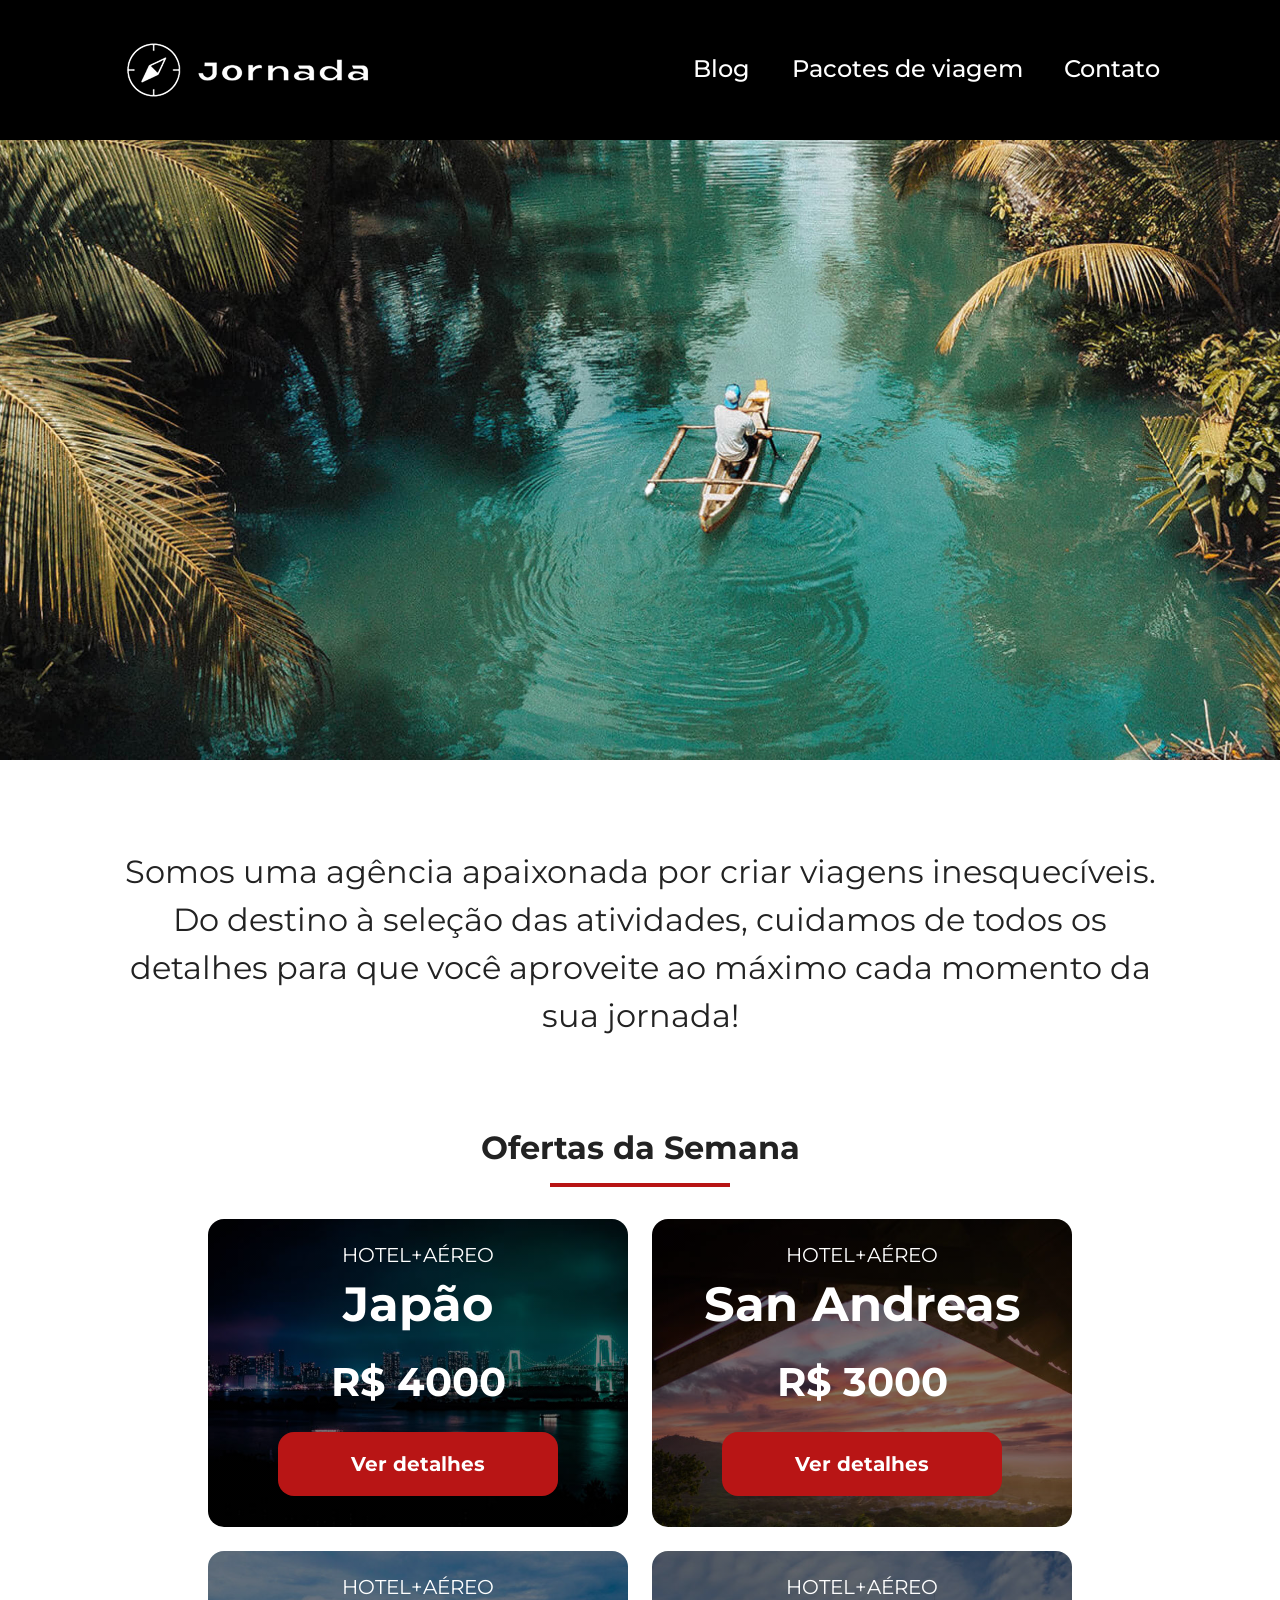
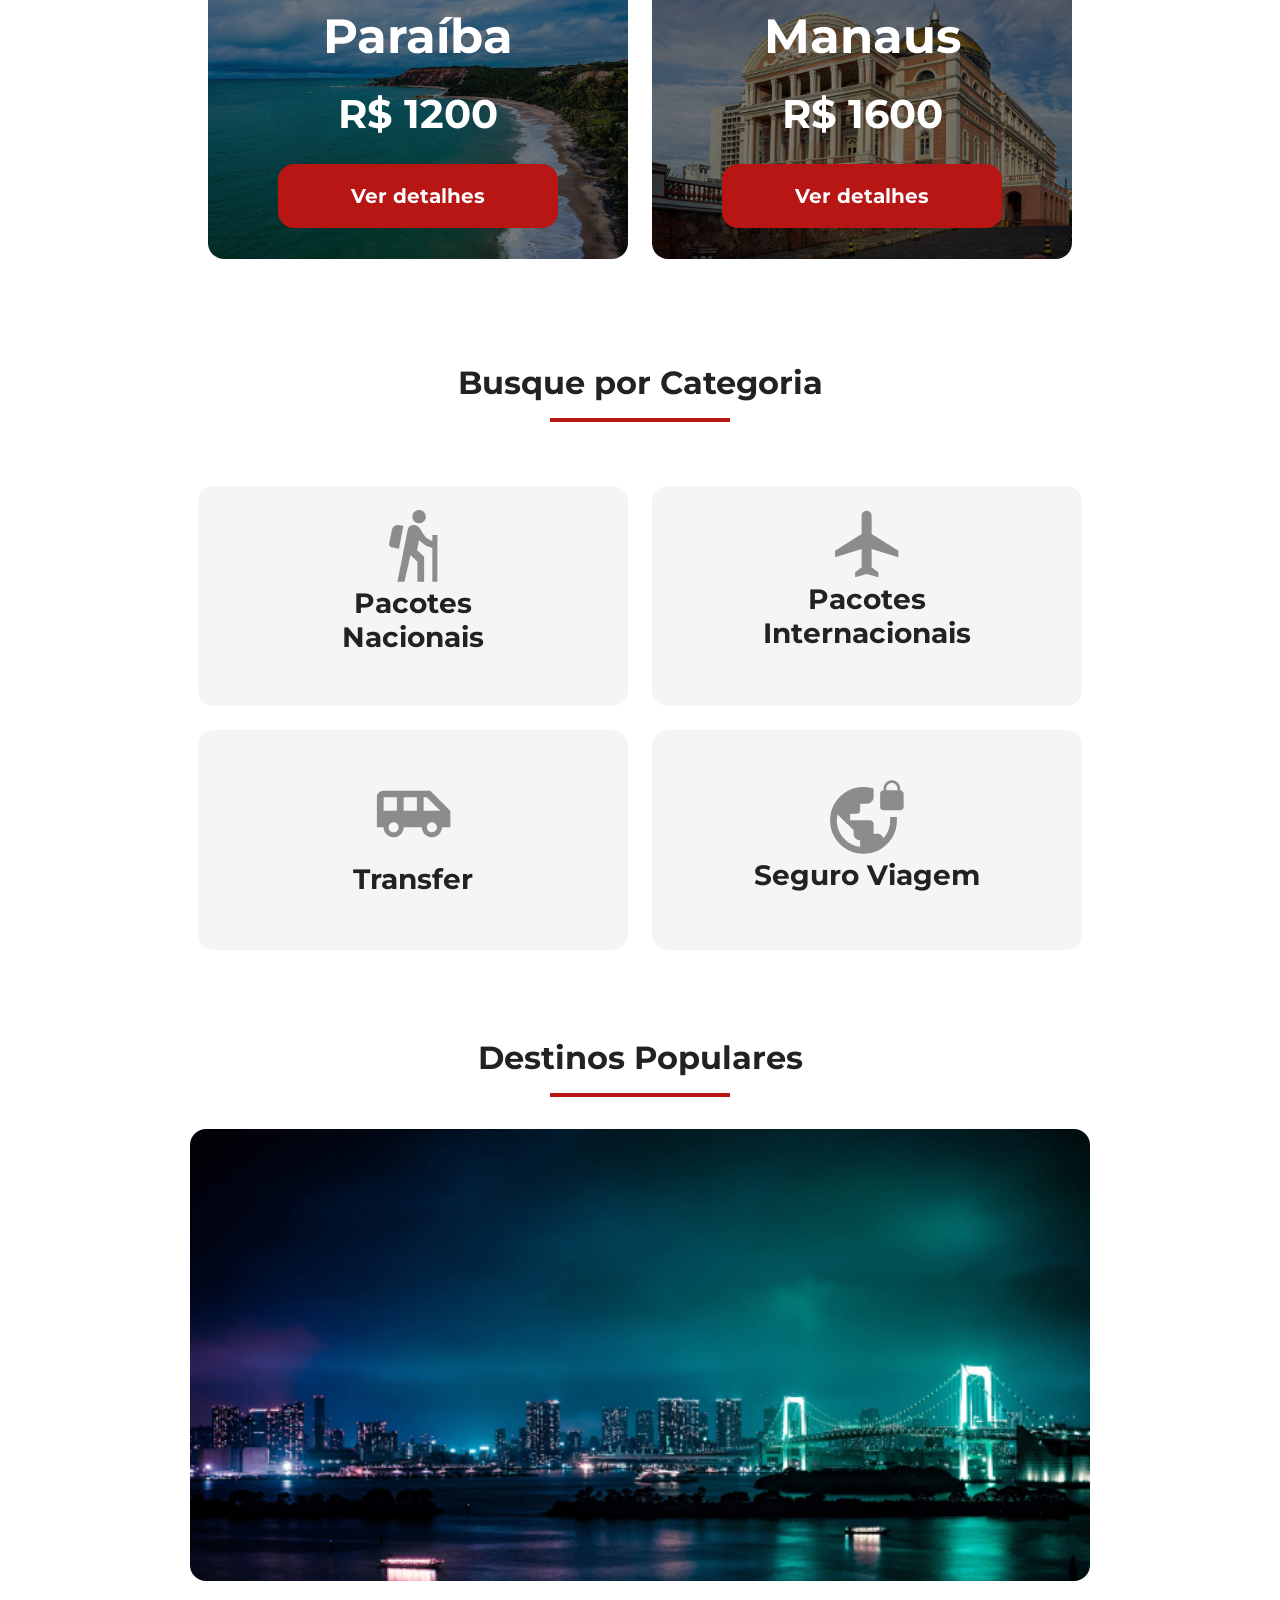
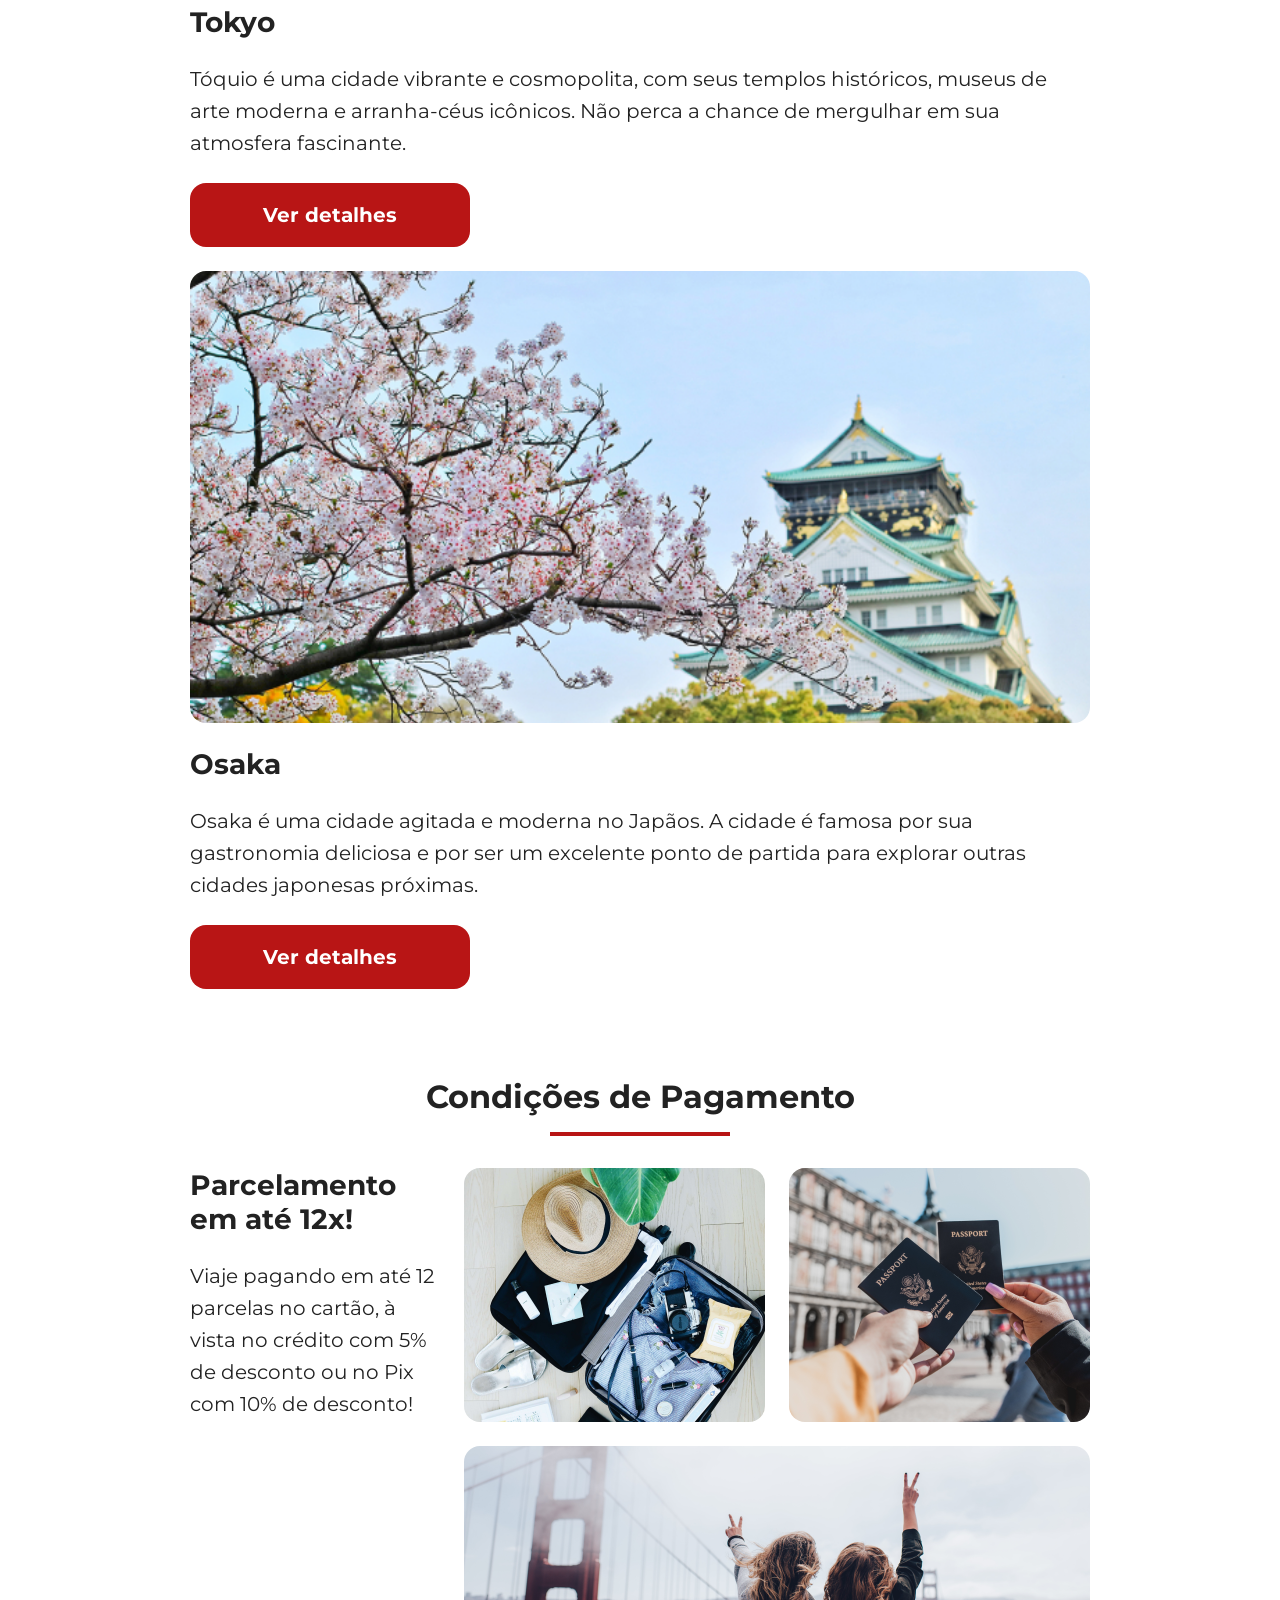
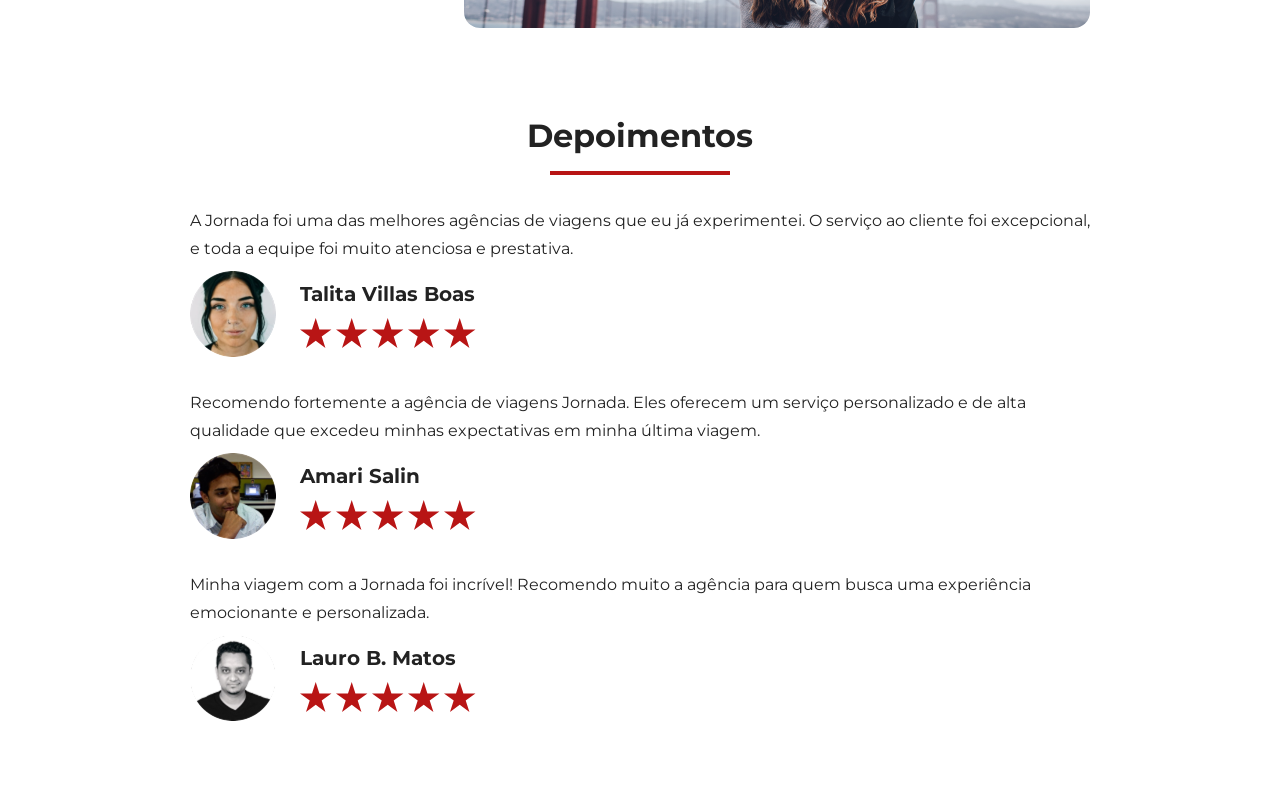
==== index.html @ 26411d09 "Finaliza sessao de depoimentos" ====
<!doctype html>
<html lang="pt-BR">

<head>
  <meta charset="UTF-8" />
  <meta name="viewport" content="width=device-width, initial-scale=1.0" />

  <link rel="icon" href="favico.svg" type="xml/svg" />
  <link rel="stylesheet" href="./css/style.css" />

  <title>Jornada Viagens</title>
</head>

<body>
  <header class="main-header">
    <a class="logo" href="index.html" title="voltar para a página inicial">
      <img class="img-mobile" src="img/bussola-jornada-branco.png"
        alt="Bussola do logo Jornada Viagens na cor branca" />
      <img class="img-desktop" src="img/bussola-texto-jornada-branco.png" alt="Logo Jornada Viagens na cor branca" />
    </a>
    <div class="navigation-menu">
      <label for="menu">
        <img src="img/menu.png" alt="menu" />
      </label>
      <input type="checkbox" id="menu" hidden />
      <nav>
        <ul class="list-links">
          <li>
            <a href="blog.html" target="_blank" title="Acessar Blog">Blog</a>
          </li>
          <li>
            <a href="pacotes-de-viagens.html" target="_blank" title="Acessar Pacotes de viagem">Pacotes de viagem</a>
          </li>
          <li>
            <a href="contato.html" target="_blank" title="Acessar Contato">Contato</a>
          </li>
        </ul>
      </nav>
    </div>
  </header>
  <section class="hero">
    <div class="hero-img"></div>
    <h2>
      Somos uma agência apaixonada por criar viagens inesquecíveis. Do destino
      à seleção das atividades, cuidamos de todos os detalhes para que você
      aproveite ao máximo cada momento da sua jornada!
    </h2>
  </section>
  <section class="offers">
    <div class="section-title">
      <h2>Ofertas da Semana</h2>
      <hr />
    </div>
    <div class="offers-cards">
      <article class="card japao">
        <header>
          <p>HOTEL+AÉREO</p>
          <h3>
            Japão <br />
            <span>R$ 4000</span>
          </h3>
        </header>
        <footer>
          <a href="#" class="button">Ver detalhes</a>
        </footer>
      </article>
      <article class="card san-andreas">
        <header>
          <p>HOTEL+AÉREO</p>
          <h3>
            San Andreas <br />
            <span>R$ 3000</span>
          </h3>
        </header>
        <footer>
          <a href="#" class="button">Ver detalhes</a>
        </footer>
      </article>
      <article class="card paraiba">
        <header>
          <p>HOTEL+AÉREO</p>
          <h3>
            Paraíba <br />
            <span>R$ 1200</span>
          </h3>
        </header>
        <footer>
          <a href="#" class="button">Ver detalhes</a>
        </footer>
      </article>
      <article class="card manaus">
        <header>
          <p>HOTEL+AÉREO</p>
          <h3>
            Manaus <br />
            <span>R$ 1600</span>
          </h3>
        </header>
        <footer>
          <a href="#" class="button">Ver detalhes</a>
        </footer>
      </article>
    </div>
  </section>
  <section class="categories">
    <div class="section-title">
      <h2>Busque por Categoria</h2>
      <hr />
    </div>
    <div class="categories-cards">
      <a class="card" href="#" target="_blank" title="Busque pela categoria Pacotes Nacionais">
        <img src="img/icone-caminhada.png" alt="ícone cinza representando uma pessoa fazendo tracking" />
        <h3 class="content-title">
          Pacotes<br />
          Nacionais
        </h3>
      </a>

      <a class="card" href="#" target="_blank" title="Busque pela categoria Pacotes Internacionais">
        <img src="img/icone-aviao.png" alt="ícone cinza representando um avião" />
        <h3 class="content-title">
          Pacotes <br />
          Internacionais
        </h3>
      </a>
      <a class="card single-line transfer" href="#" target="_blank" title="Busque pela categoria Transfer">
        <img src="img/icone-onibus.png" alt="ícone cinza representando um ônibus" />
        <h3 class="content-title">Transfer</h3>
      </a>
      <a class="card single-line" href="#" target="_blank" title="Busque pela categoria Seguro Viagem">
        <img src="img/icone-planeta.png" alt="ícone cinza representando o planeta terra com um cadeado" />
        <h3 class="content-title">Seguro Viagem</h3>
      </a>
    </div>
  </section>
  <section class="destinations">
    <div class="section-title">
      <h2>Destinos Populares</h2>
      <hr />
    </div>
    <div class="destination-items">
      <article class="item tokyo">
        <header>
          <div class="img-item"></div>
          <h3 class="content-title">Tokyo</h3>
        </header>
        <p class="content-text">
          Tóquio é uma cidade vibrante e cosmopolita, com seus templos
          históricos, museus de arte moderna e arranha-céus icônicos. Não
          perca a chance de mergulhar em sua atmosfera fascinante.
        </p>
        <footer>
          <a href="#" class="button" target="_blank" title="Veja mais detalhes do destino Tokyo">Ver detalhes</a>
        </footer>
      </article>
      <article class="item osaka">
        <header>
          <div class="img-item"></div>
          <h3 class="content-title">Osaka</h3>
        </header>
        <p class="content-text">
          Osaka é uma cidade agitada e moderna no Japãos. A cidade é famosa
          por sua gastronomia deliciosa e por ser um excelente ponto de
          partida para explorar outras cidades japonesas próximas.
        </p>
        <footer>
          <a href="#" class="button" target="_blank" title="Veja mais detalhes do destino Osaka">Ver detalhes</a>
        </footer>
      </article>
    </div>
  </section>
  <section class="payments">
    <div class="section-title">
      <h2>Condições de Pagamento</h2>
      <hr />
    </div>
    <article class="payments-content">
      <div class="text-content">
        <h3 class="content-title">Parcelamento em até 12x!</h3>
        <p class="content-text">Viaje pagando em até 12 parcelas no cartão, à vista no crédito com 5% de desconto ou no
          Pix com 10% de desconto! </p>
      </div>
      <div class="image-content">
        <div class="image bag"></div>
        <div class="image passport"></div>
        <div class="image people colspan-2"></div>
      </div>
    </article>

  </section>
  <section class="testimonials">

    <div class="section-title">
      <h2>Depoimentos</h2>
      <hr />
    </div>

    <div class="testimonials-container">

      <article>
        <header>
          <p>A Jornada foi uma das melhores agências de viagens que eu já experimentei. O serviço ao cliente foi
            excepcional, e toda a equipe foi muito atenciosa e prestativa.</p>
        </header>
        <footer>
          <img src="./img/avatar-talita.png" alt="Imagem de perfil da cliente Talita Villas Boas">
          <div class="profile-content">
            <h4>Talita Villas Boas</h4>
            <div class="rating">
              <img src="./img/star.svg" class="star" alt="Imagem de uma estrela vermelha">
              <img src="./img/star.svg" class="star" alt="Imagem de uma estrela vermelha">
              <img src="./img/star.svg" class="star" alt="Imagem de uma estrela vermelha">
              <img src="./img/star.svg" class="star" alt="Imagem de uma estrela vermelha">
              <img src="./img/star.svg" class="star" alt="Imagem de uma estrela vermelha">
            </div>
          </div>
        </footer>
      </article>

      <article>
        <header>
          <p>Recomendo fortemente a agência de viagens Jornada. Eles oferecem um serviço personalizado e de alta
            qualidade que excedeu minhas expectativas em minha última viagem.</p>
        </header>
        <footer>
          <img src="./img/avatar-amari.png" alt="Imagem de perfil do cliente Amari Salin">
          <div class="profile-content">
            <h4>Amari Salin</h4>
            <div class="rating">
              <img src="./img/star.svg" class="star" alt="Imagem de uma estrela vermelha">
              <img src="./img/star.svg" class="star" alt="Imagem de uma estrela vermelha">
              <img src="./img/star.svg" class="star" alt="Imagem de uma estrela vermelha">
              <img src="./img/star.svg" class="star" alt="Imagem de uma estrela vermelha">
              <img src="./img/star.svg" class="star" alt="Imagem de uma estrela vermelha">
            </div>
          </div>
        </footer>
      </article>

      <article>
        <header>
          <p>Minha viagem com a Jornada foi incrível! Recomendo muito a agência para quem busca uma experiência
            emocionante e personalizada.</p>
        </header>
        <footer>
          <img src="./img/avatar-lauro.png" alt="Imagem de perfil do cliente Lauro B. Matos">
          <div class="profile-content">
            <h4>Lauro B. Matos</h4>
            <div class="rating">
              <img src="./img/star.svg" class="star" alt="Imagem de uma estrela vermelha">
              <img src="./img/star.svg" class="star" alt="Imagem de uma estrela vermelha">
              <img src="./img/star.svg" class="star" alt="Imagem de uma estrela vermelha">
              <img src="./img/star.svg" class="star" alt="Imagem de uma estrela vermelha">
              <img src="./img/star.svg" class="star" alt="Imagem de uma estrela vermelha">
            </div>
          </div>
        </footer>
      </article>
      
    </div>

  </section>

</body>

</html>
---- css/style.css ----
@import url(global.css);
@import url(header.css);
@import url(hero.css);
@import url(offers.css);
@import url(categories.css);
@import url(destinations.css);
@import url(payments.css);
@import url(testimonials.css);
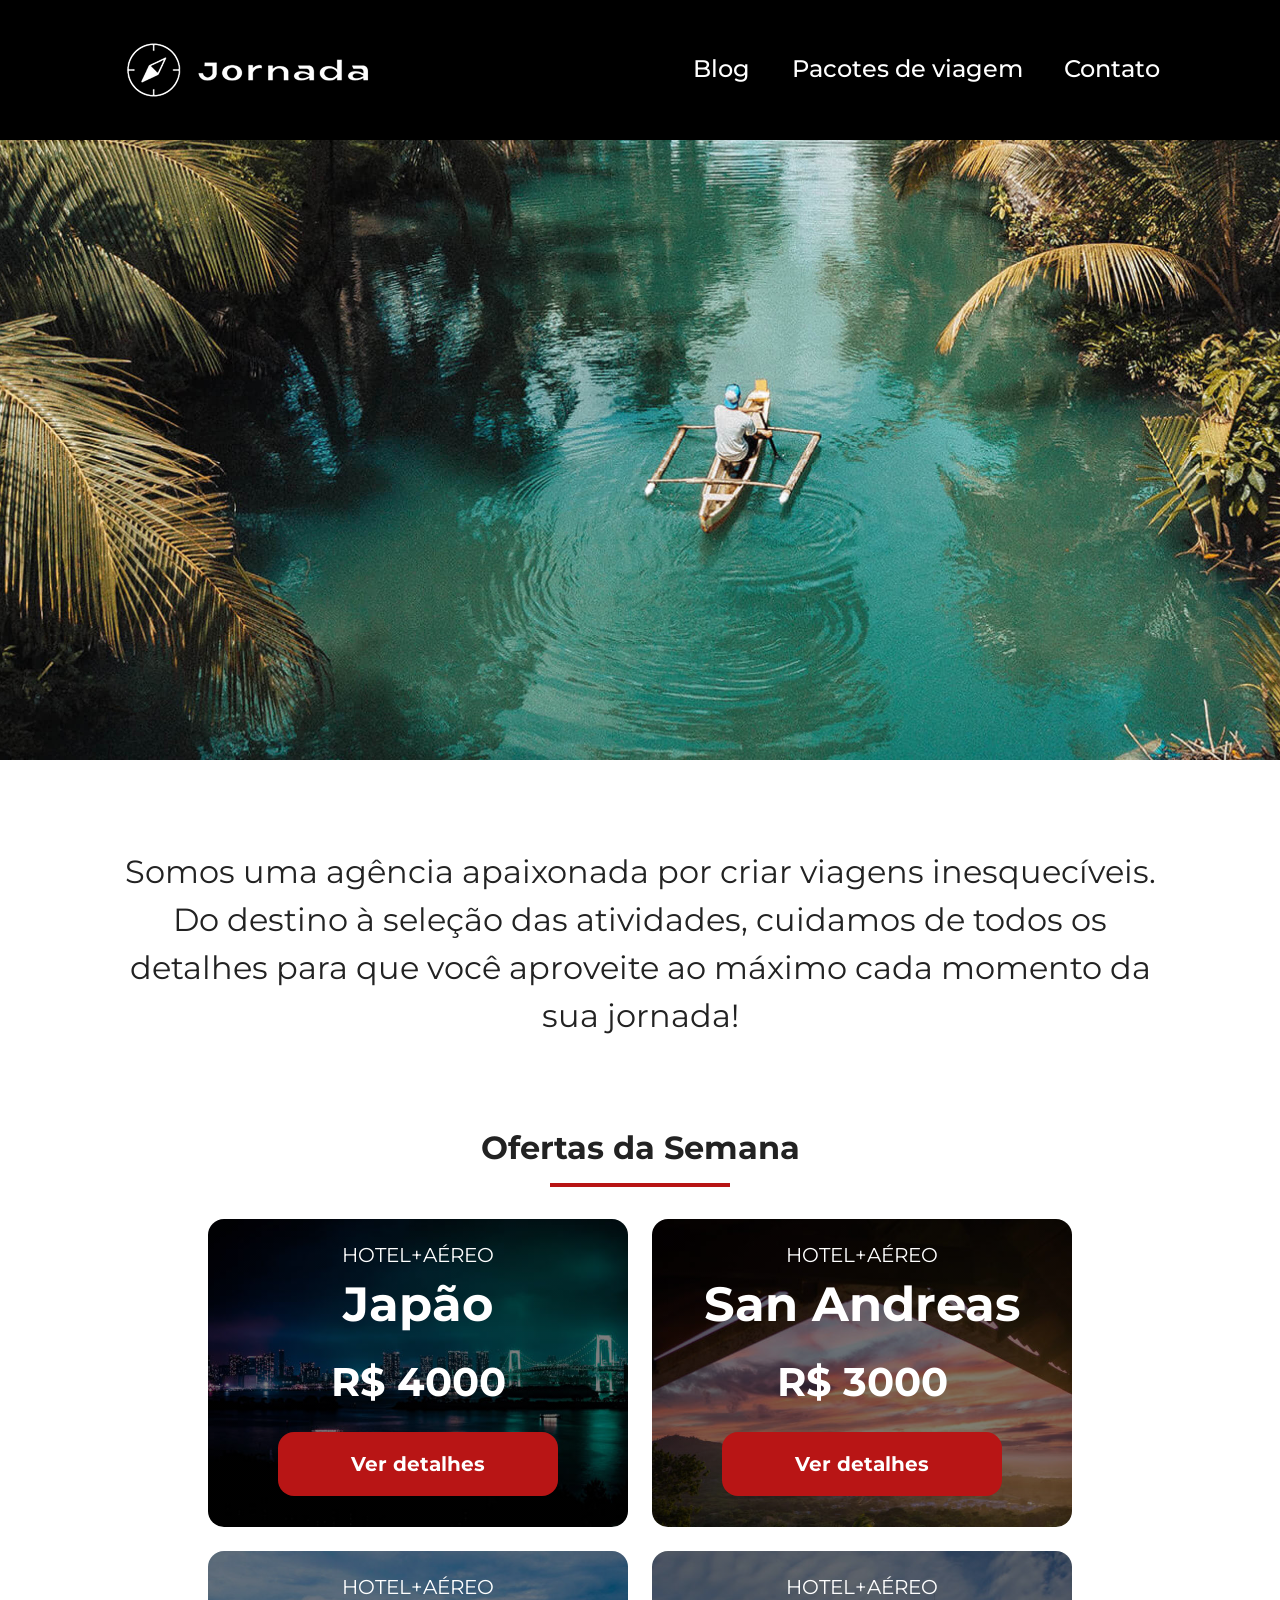
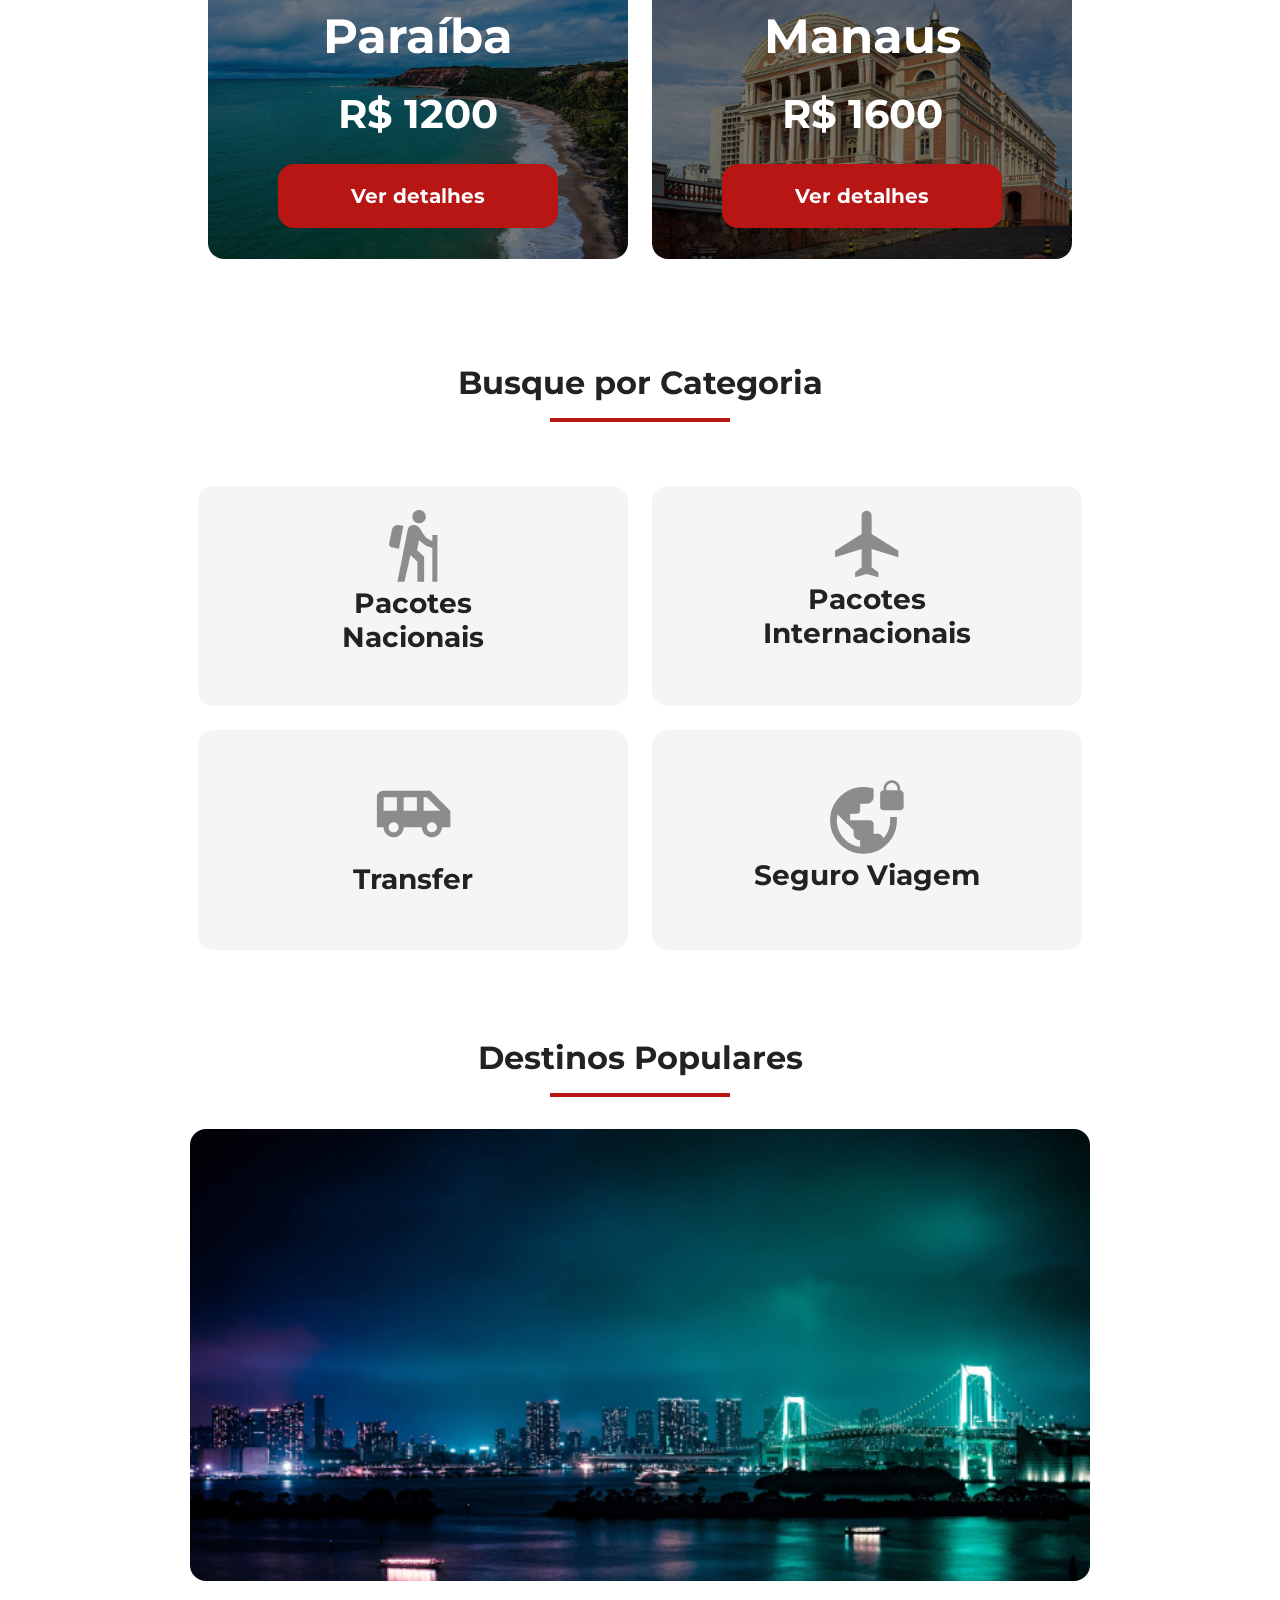
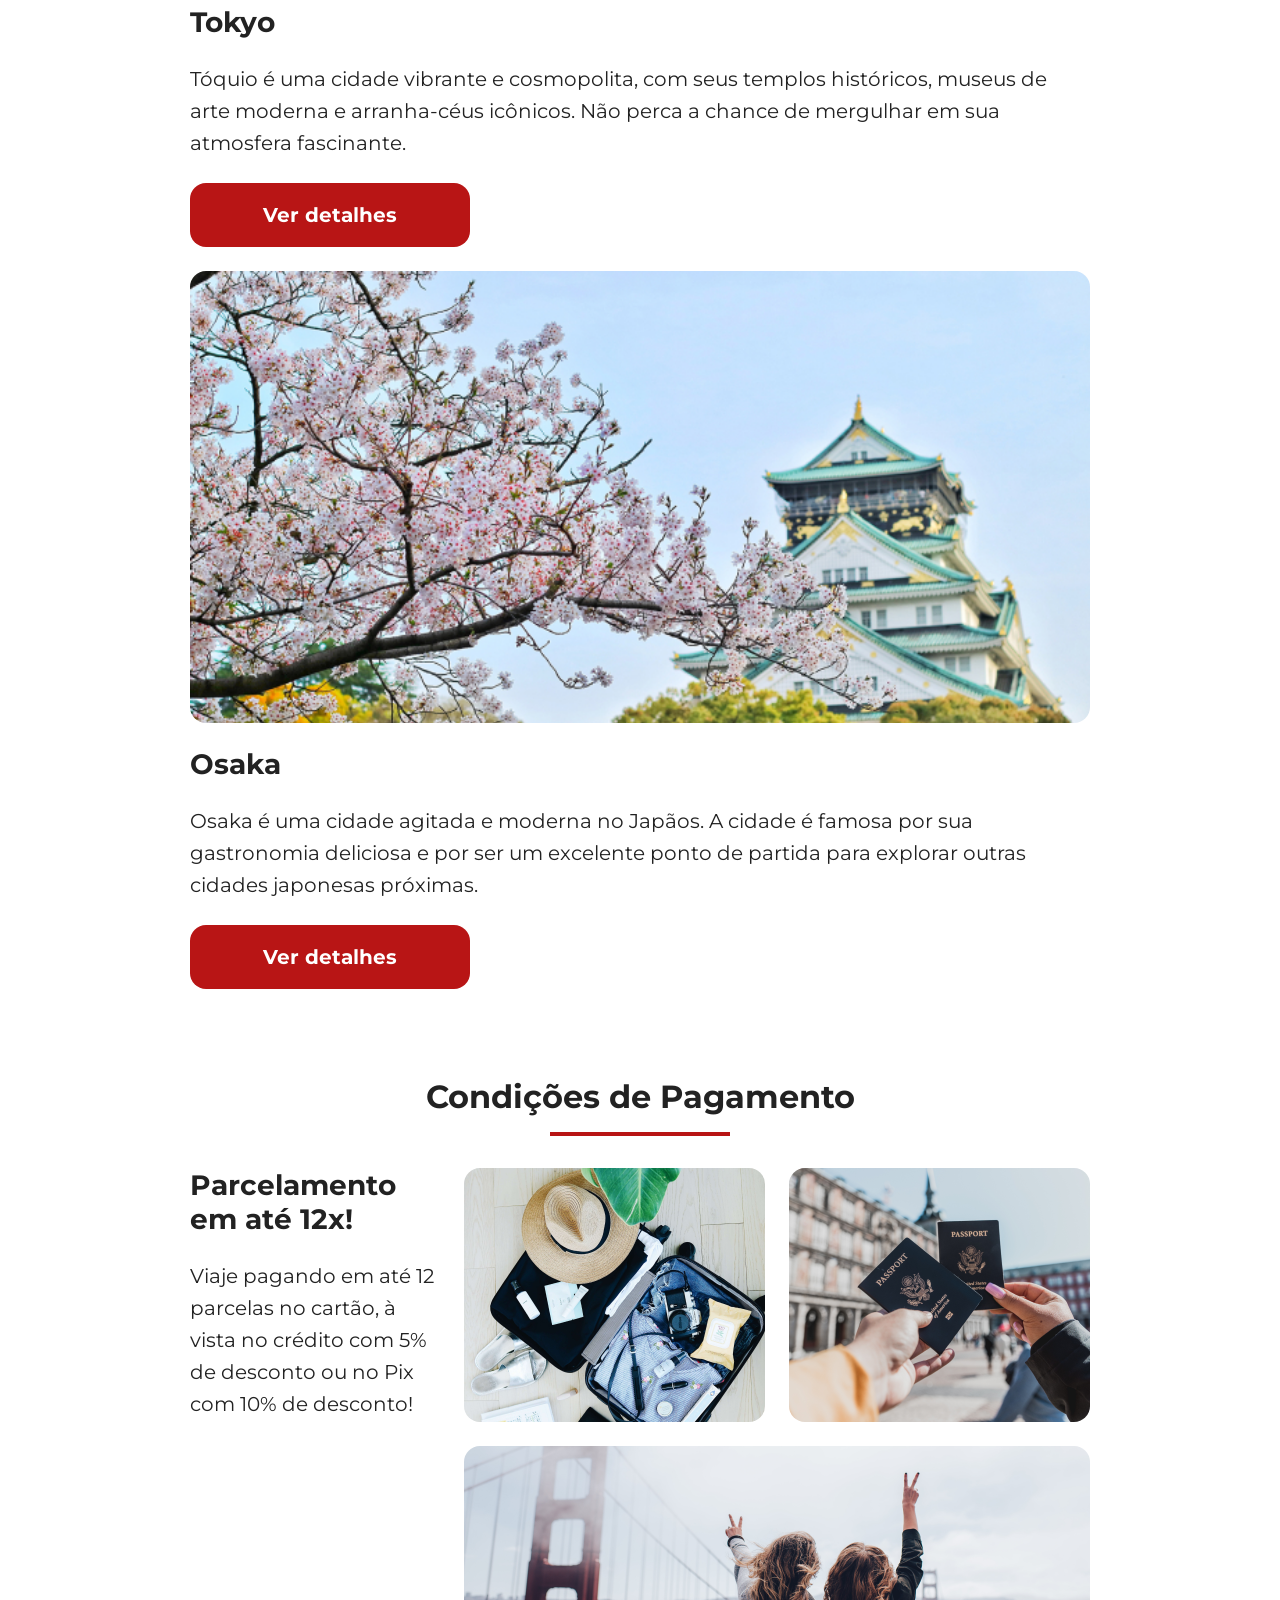
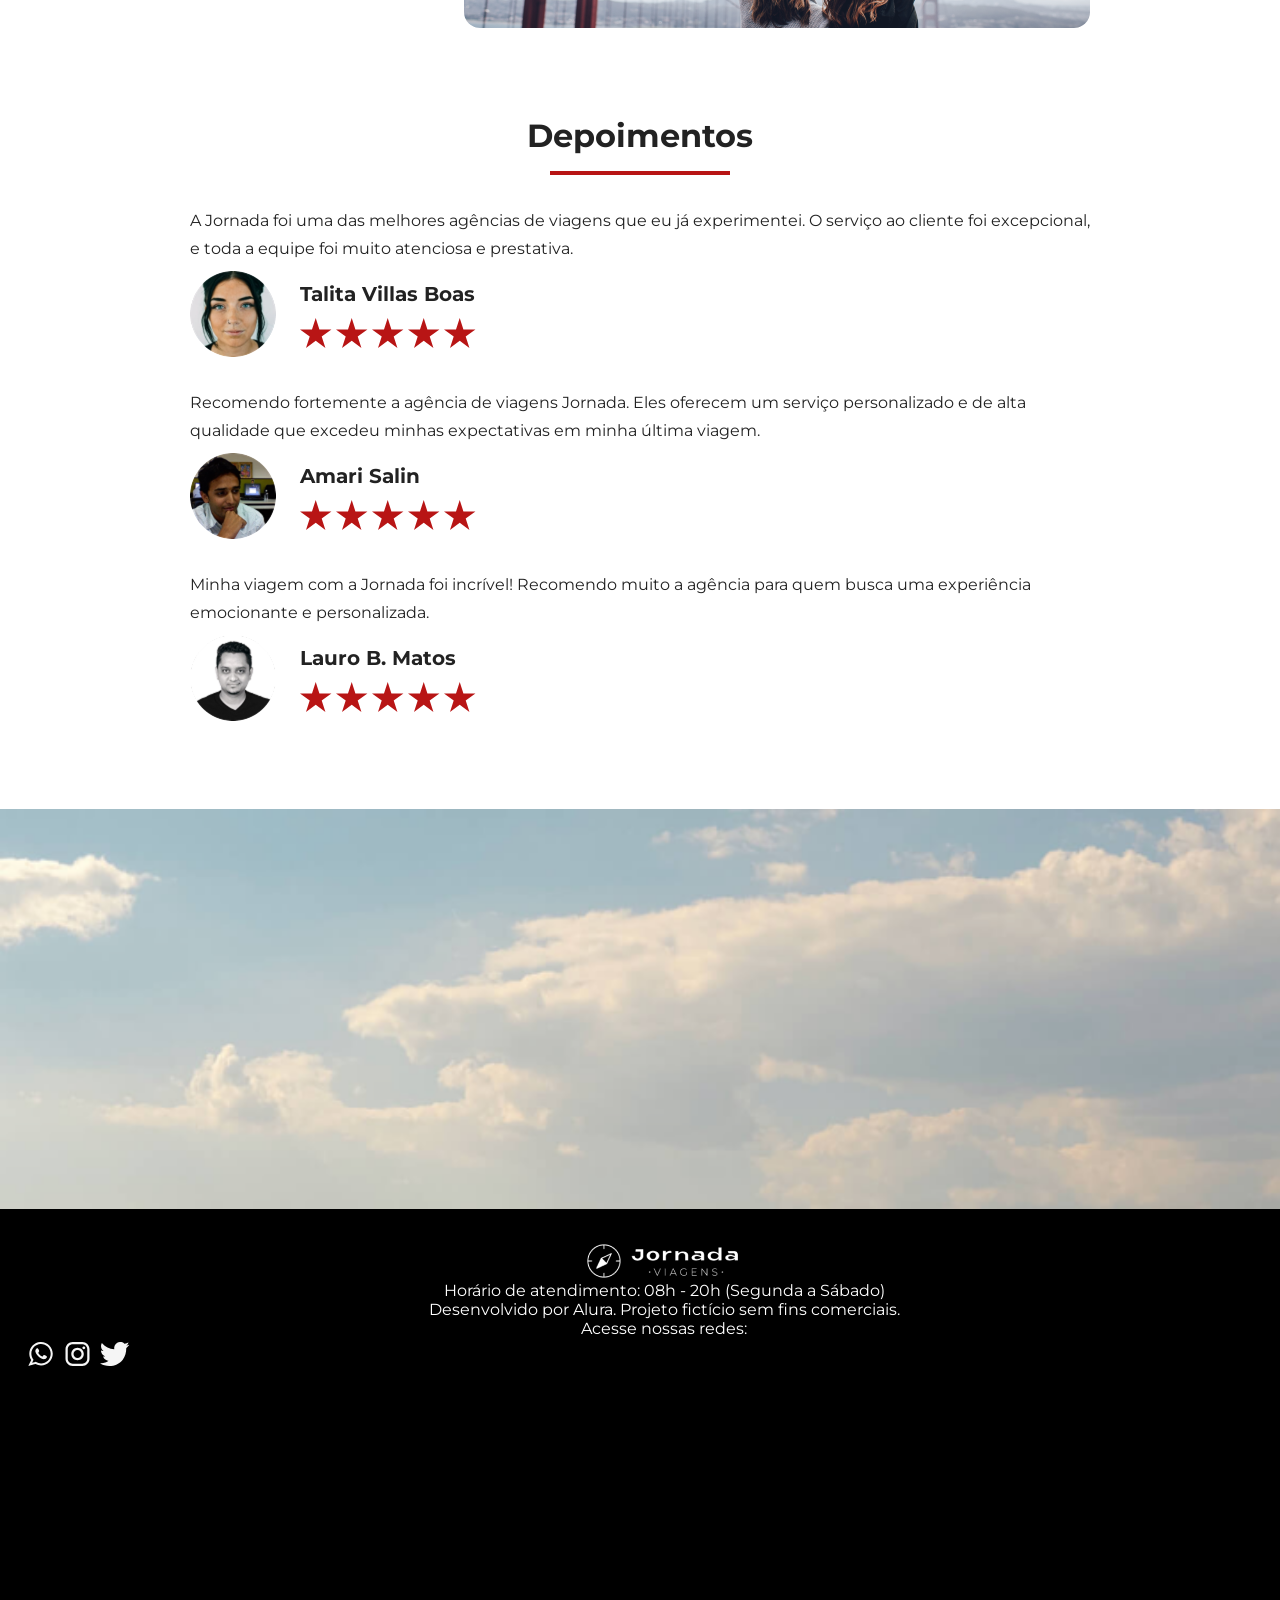
==== commit d7781578: "Inicio do footer" ====
--- a/index.html
+++ b/index.html
@@ -256,7 +256,28 @@
           </div>
         </footer>
       </article>
-      
+
+    </div>
+
+  </section>
+
+  <section class="hero-footer">
+    <div class="img-hero-footer"></div>
+  </section>
+
+  <section class="footer">
+    <div class="detalhes">
+      <div class="sobre">
+        <img src="./img/logo-footer.png" alt="Logo da Jornada Viagens">
+        <p>Horário de atendimento: 08h - 20h (Segunda a Sábado)</p>
+        <p>Desenvolvido por Alura. Projeto fictício sem fins comerciais.</p>
+      </div>
+      <div class="redes-sociais">
+        <p>Acesse nossas redes:</p>
+        <a href="#"><img src="./img/icone-whatsapp.svg" alt=""></a>
+        <a href="#"><img src="./img/icone-instagram.svg" alt=""></a>
+        <a href="#"><img src="./img/icone-twitter.svg" alt=""></a>
+      </div>
     </div>
 
   </section>
--- a/css/style.css
+++ b/css/style.css
@@ -5,4 +5,5 @@
 @import url(categories.css);
 @import url(destinations.css);
 @import url(payments.css);
-@import url(testimonials.css);+@import url(testimonials.css);
+@import url(hero-footer.css);
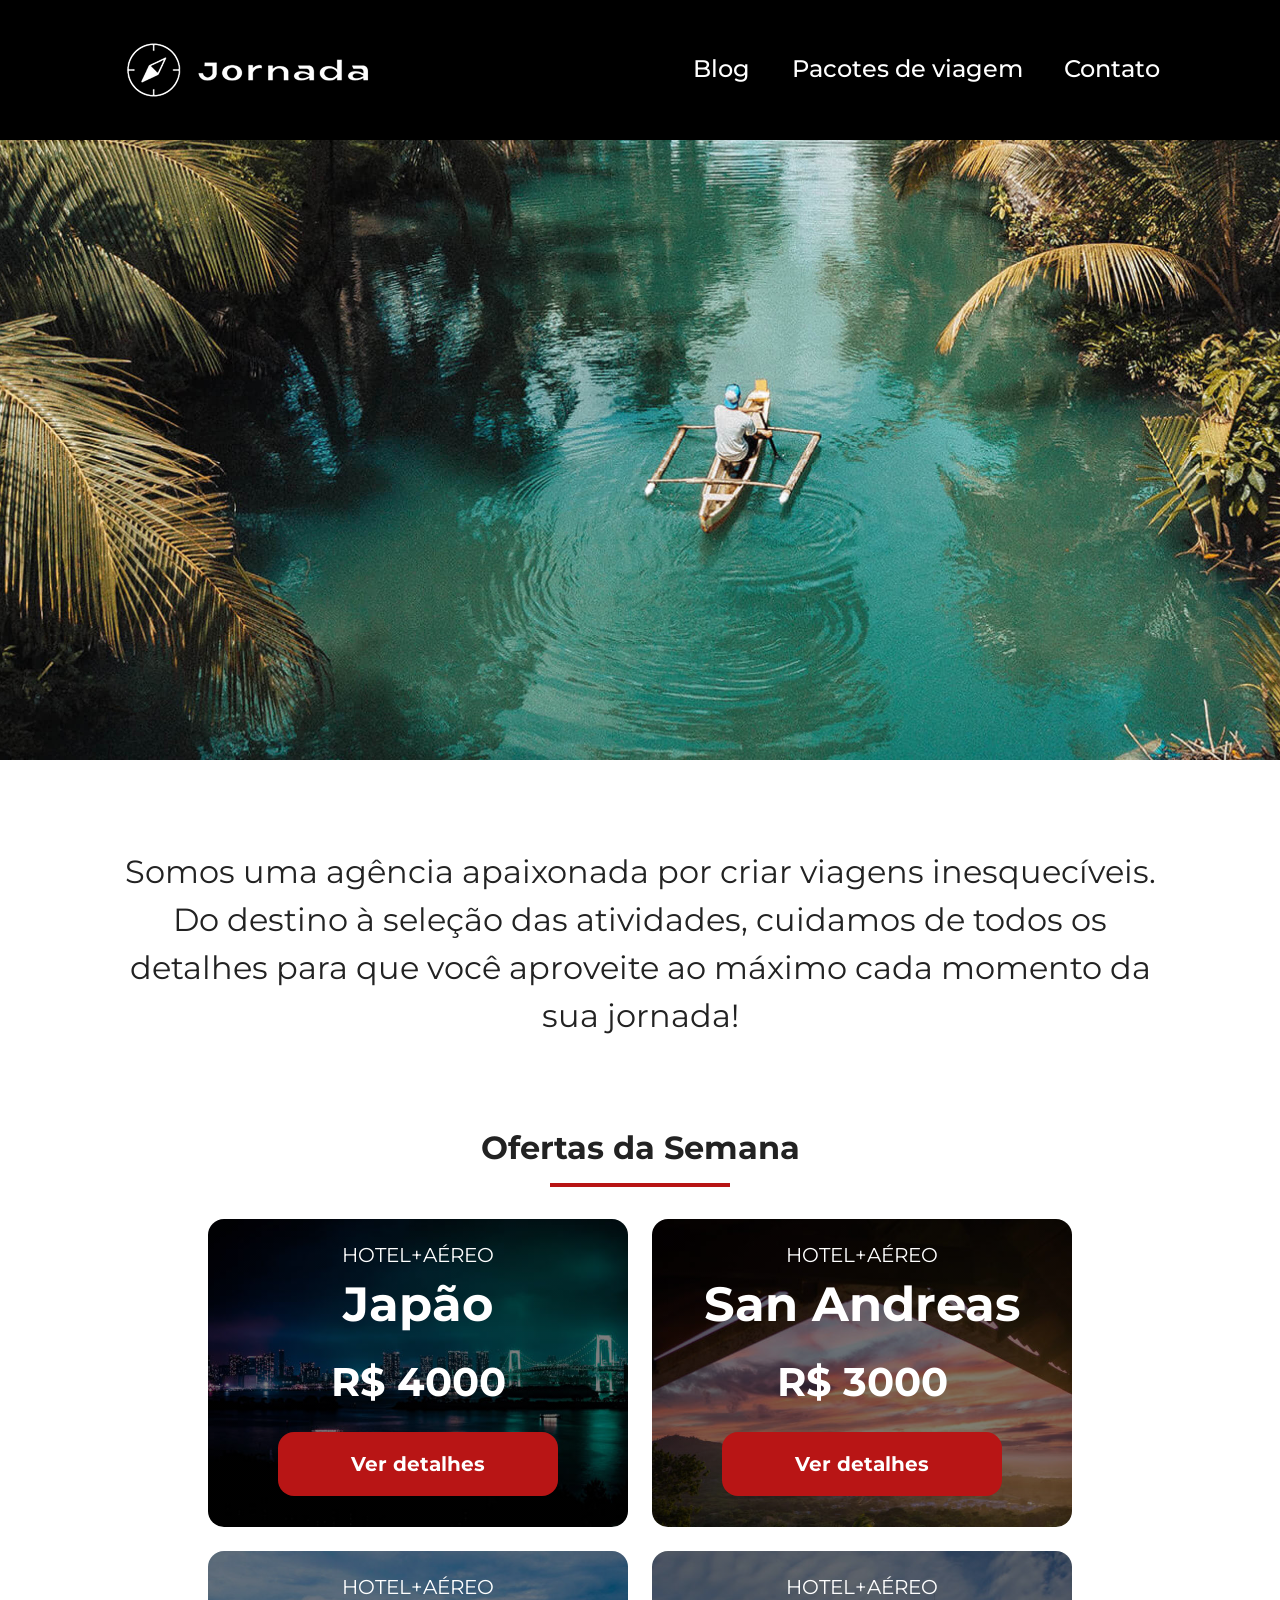
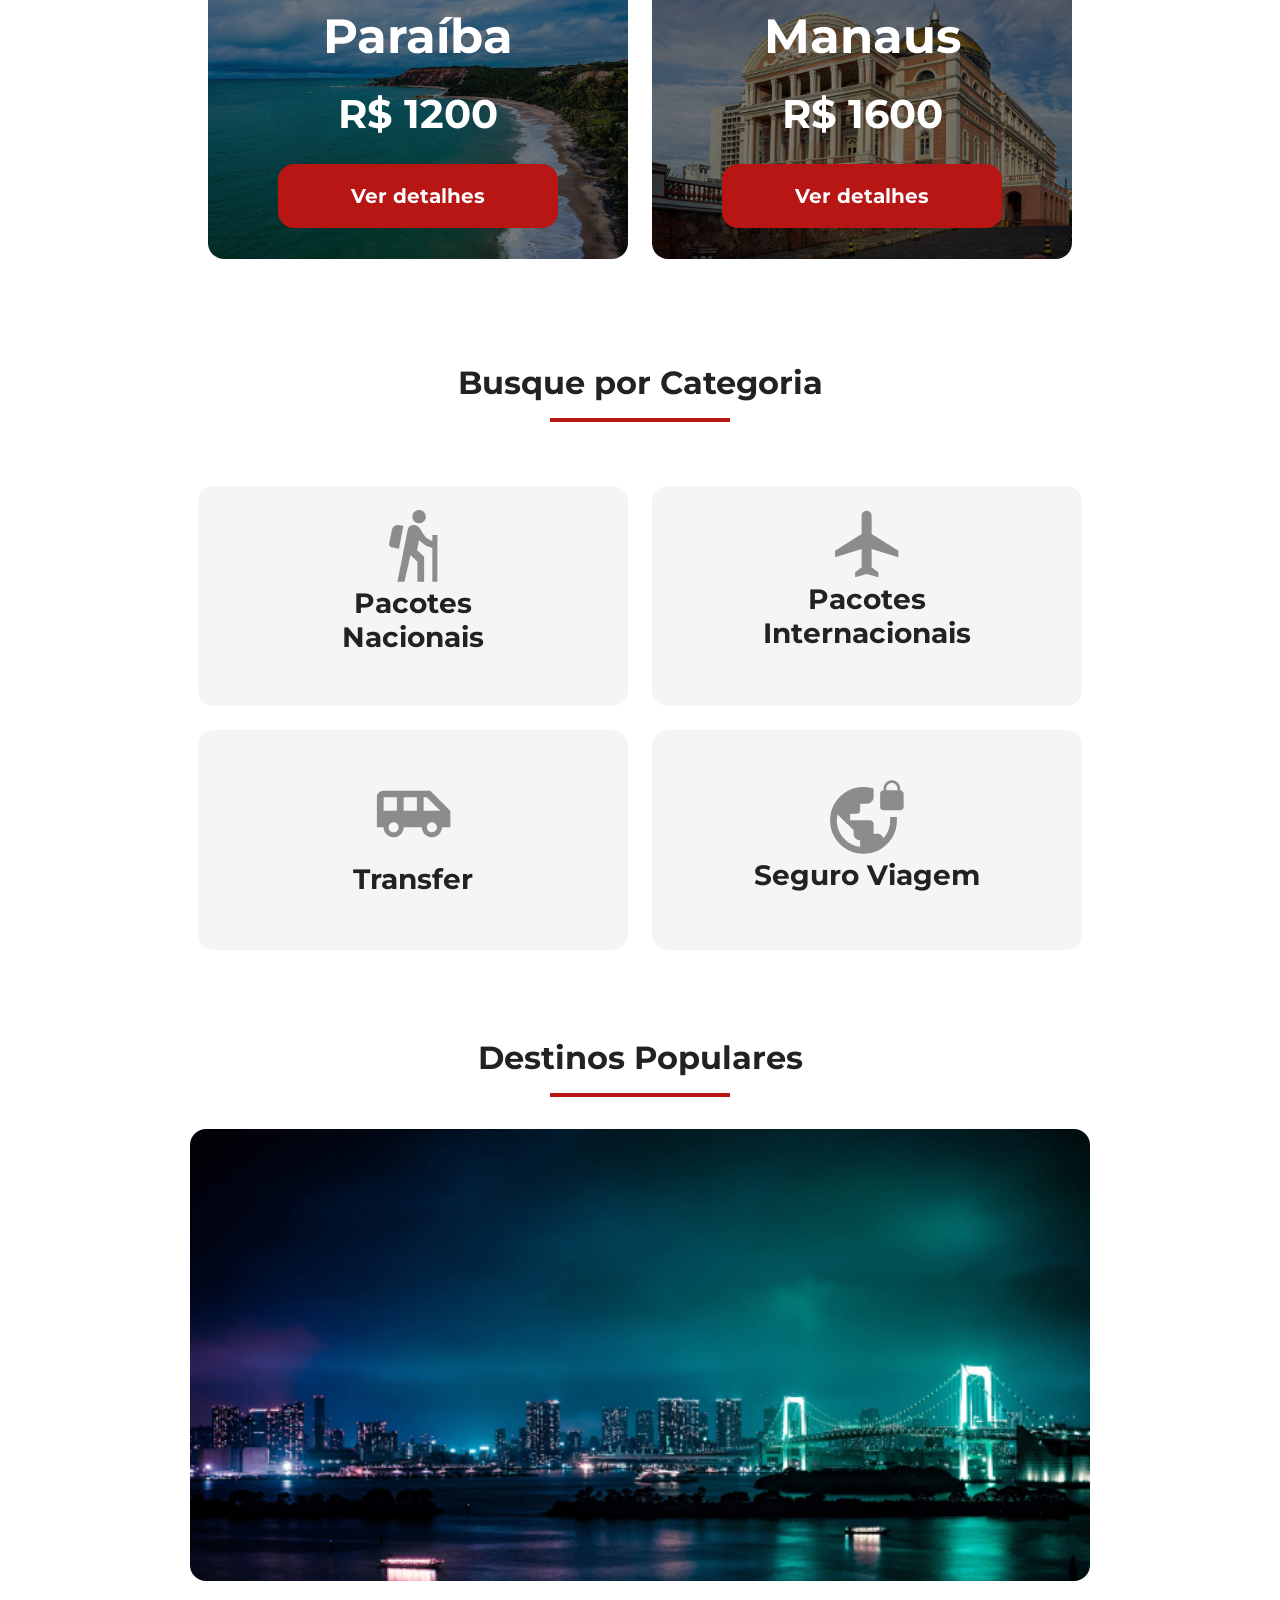
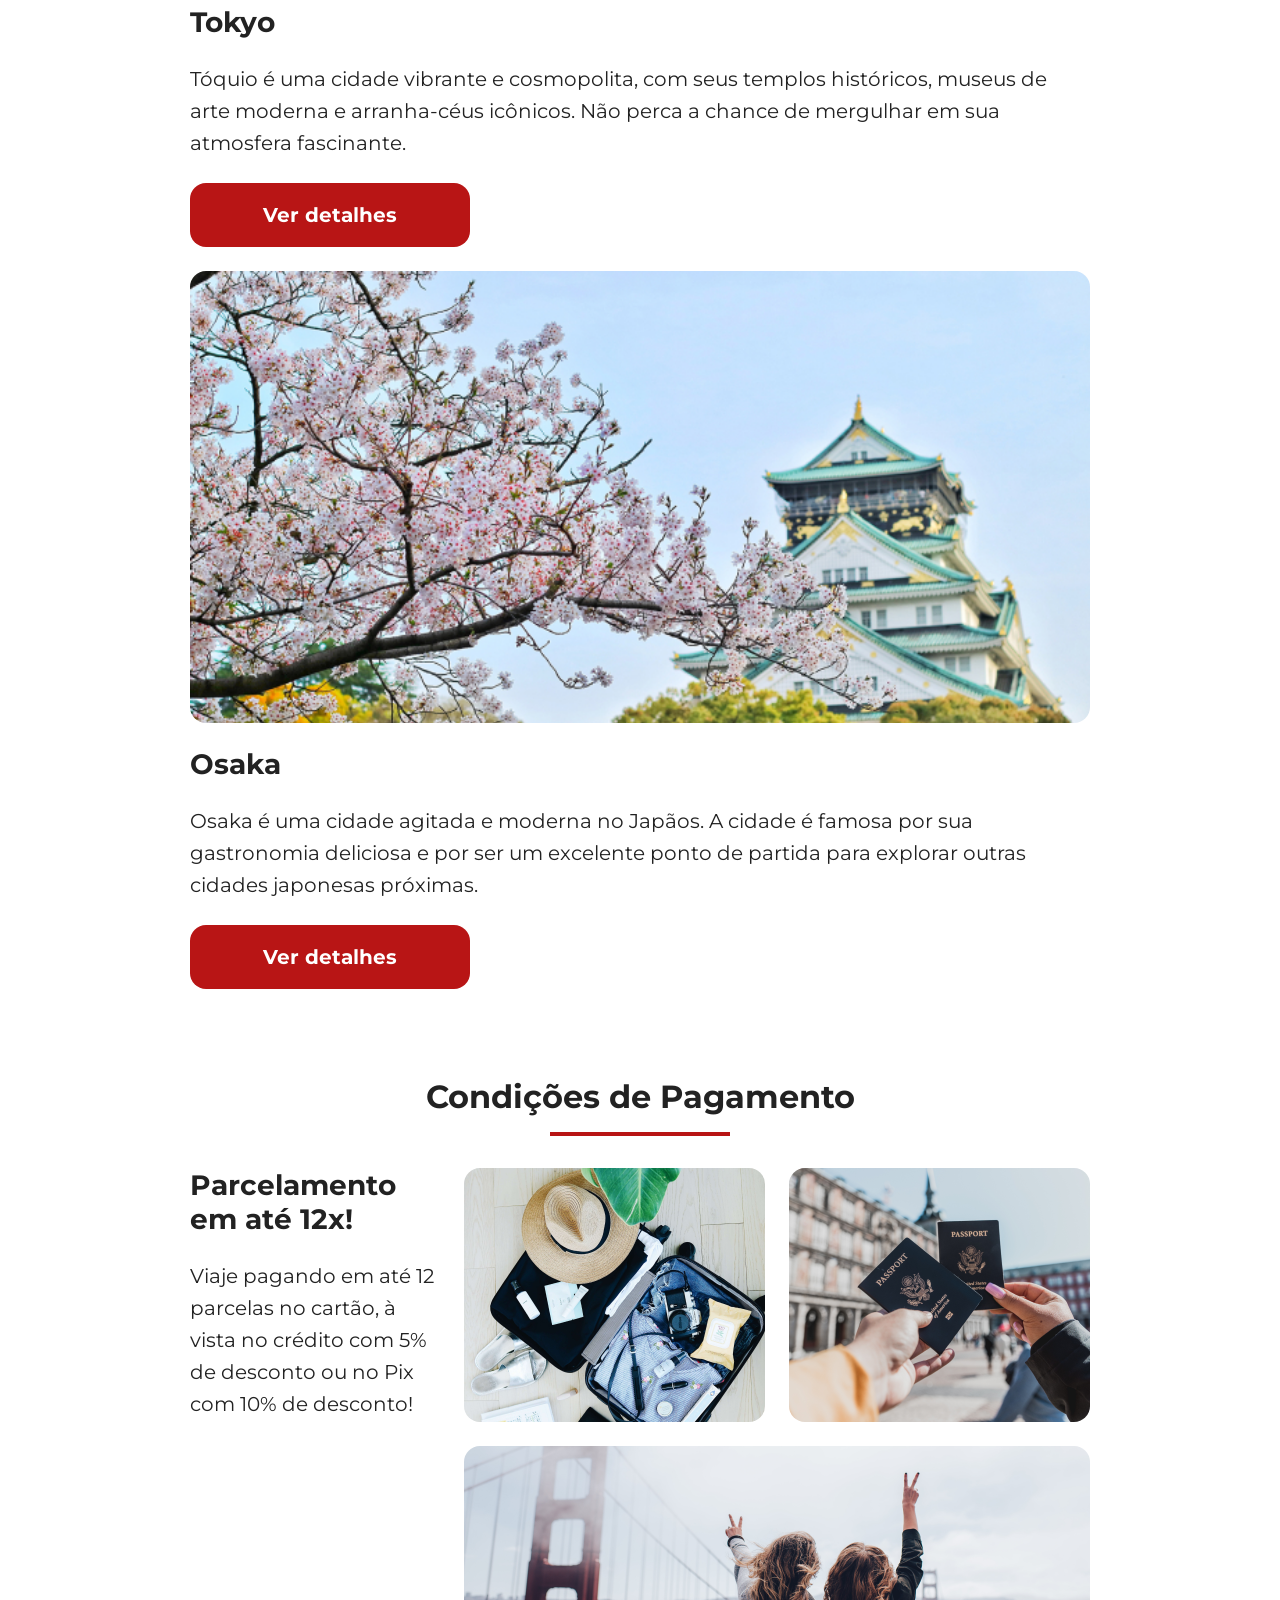
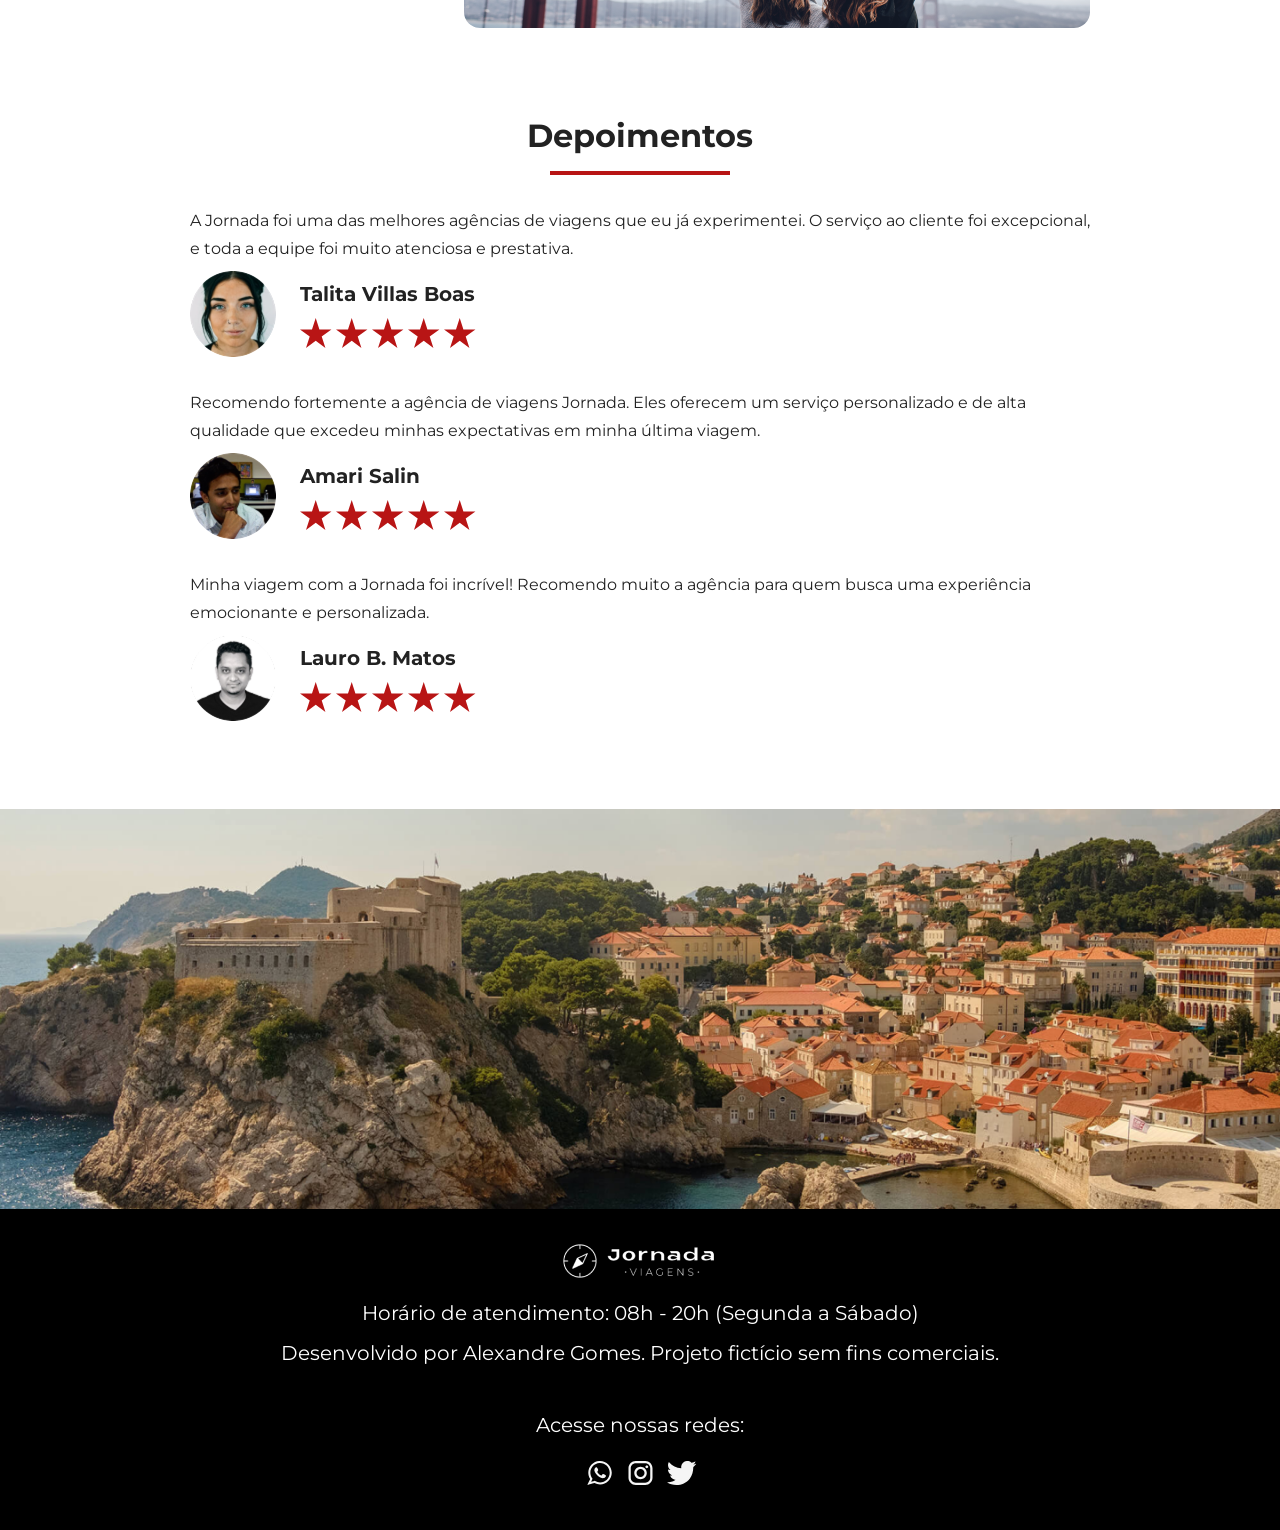
==== commit 2fa7fc2d: "Finaliza sessao hero-footer" ====
--- a/index.html
+++ b/index.html
@@ -270,13 +270,15 @@
       <div class="sobre">
         <img src="./img/logo-footer.png" alt="Logo da Jornada Viagens">
         <p>Horário de atendimento: 08h - 20h (Segunda a Sábado)</p>
-        <p>Desenvolvido por Alura. Projeto fictício sem fins comerciais.</p>
+        <p>Desenvolvido por Alexandre Gomes. Projeto fictício sem fins comerciais.</p>
       </div>
       <div class="redes-sociais">
         <p>Acesse nossas redes:</p>
-        <a href="#"><img src="./img/icone-whatsapp.svg" alt=""></a>
-        <a href="#"><img src="./img/icone-instagram.svg" alt=""></a>
-        <a href="#"><img src="./img/icone-twitter.svg" alt=""></a>
+        <div class="imagens-sociais">
+          <a href="#"><img src="./img/icone-whatsapp.svg" alt=""></a>
+          <a href="#"><img src="./img/icone-instagram.svg" alt=""></a>
+          <a href="#"><img src="./img/icone-twitter.svg" alt=""></a>
+        </div>
       </div>
     </div>
 
